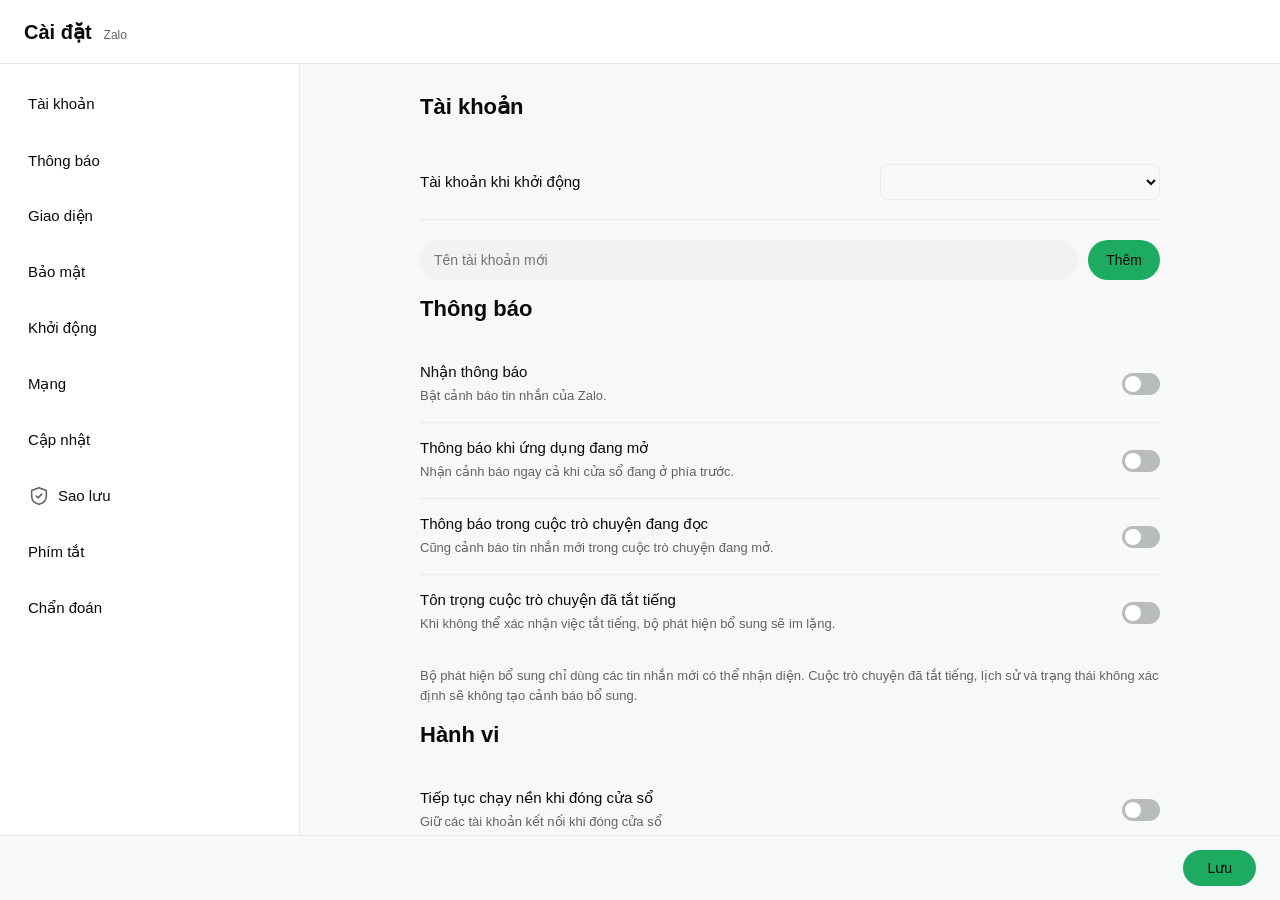
==== settings-ui/index.html @ f1b833fe "Zalo v2026.11.11 Fresh start. Tauri v2 desktop wrapper of Zalo Web for Windows (forked from whatRust" ====
<!doctype html>
<html lang="vi">
  <head>
    <meta charset="utf-8" />
    <meta name="viewport" content="width=device-width, initial-scale=1" />
    <title>Zalo — Configurações</title>
    <script src="vi.js"></script>
    <script src="i18n.js"></script>
    <link rel="stylesheet" href="style.css" />
    <link rel="stylesheet" href="dialog.css" />
  </head>
  <body>
    <header class="app-header"><div><strong>Configurações</strong><span>Zalo</span></div><button id="back-to-chat" type="button" class="secondary back-button" aria-label="Voltar ao Zalo" title="Voltar ao Zalo" hidden><svg viewBox="0 0 24 24" aria-hidden="true"><path d="M19 12H5 M12 5l-7 7 7 7"/></svg><span>Voltar ao Zalo</span></button></header>
    <div class="settings-layout"><nav class="settings-nav" aria-label="Configurações"><a href="#sec-contas">Contas</a><a href="#sec-notificacoes">Notificações</a><a href="#sec-aparencia">Aparência</a><a href="#sec-seguranca">Segurança</a><a href="#sec-sistema">Inicialização</a><a href="#sec-rede">Rede</a><a href="#sec-atualizacoes">Atualizações</a><a href="#sec-backup"><svg class="ico" viewBox="0 0 24 24" aria-hidden="true"><path d="M12 3l8 3v6c0 5-3.5 8-8 9-4.5-1-8-4-8-9V6z M9 12l2 2 4-4"/></svg><span>Backup</span></a><a href="#sec-atalhos">Atalhos</a><a href="#sec-diagnostico">Diagnóstico</a></nav>
    <!-- Local preferences use familiar Zalo rows: titled
         groups of boxed-list rows, a title + subtitle on the left and the control
         on the right. Element ids are what main.js uses; keep them stable. -->
    <main class="prefs">
      <section class="group" id="sec-contas">
        <h2 class="group-title">Contas</h2>
        <label class="row startup-row">
          <span class="row-text"><span class="row-title">Conta ao iniciar</span></span>
          <select id="startup_account" aria-label="Conta ao iniciar"></select>
        </label>
        <div class="boxed-list" id="single_window_row" hidden>
          <label class="row">
            <span class="row-text"><span class="row-title">Mostrar todas as contas em uma janela</span>
              <span class="row-subtitle" id="single_window_subtitle">Uma janela com um seletor de contas; as contas ocultas continuam conectadas. Requer reiniciar o Zalo.</span></span>
            <input type="checkbox" class="switch" id="single_window" />
          </label>
        </div>
        <div id="accounts-list" class="boxed-list"></div>
        <div class="add-row">
          <input type="text" id="new_account_name" placeholder="Nome da nova conta" aria-label="Nome da nova conta" />
          <button id="add_account">Adicionar</button>
        </div>
        <p id="macos-note" class="macos-note" hidden>Múltiplas contas exigem macOS 14 ou superior.</p>
        <p id="accounts-note" class="group-note" role="status" aria-live="polite"></p>
      </section>
      <section class="group" id="sec-notificacoes"><h2 class="group-title">Notificações</h2><div class="boxed-list">
<label class="row"><span class="row-text"><span class="row-title">Receber notificações</span><span class="row-subtitle">Ativa os avisos de mensagens do Zalo.</span></span><input type="checkbox" class="switch" id="notifications"></label><label class="row"><span class="row-text"><span class="row-title">Avisar com o aplicativo aberto</span><span class="row-subtitle">Receber avisos mesmo com a janela em primeiro plano.</span></span><input type="checkbox" class="switch" id="notify_when_focused"></label><label class="row"><span class="row-text"><span class="row-title">Avisar na conversa que estou lendo</span><span class="row-subtitle">Também avisar mensagens novas na conversa aberta.</span></span><input type="checkbox" class="switch" id="notify_active_chat"></label><label class="row"><span class="row-text"><span class="row-title">Respeitar conversas silenciadas</span><span class="row-subtitle">Quando o silenciamento não puder ser confirmado, o detector adicional permanece silencioso.</span></span><input type="checkbox" class="switch" id="respect_muted"></label></div><p class="group-note">O detector adicional só usa mensagens novas identificáveis. Conversas silenciadas, histórico e estados desconhecidos não geram avisos adicionais.</p></section>

      <section class="group" id="sec-sistema">
        <h2 class="group-title">Comportamento</h2>
        <div class="boxed-list">
          <label class="row">
            <span class="row-text"><span class="row-title">Continuar em segundo plano ao fechar</span>
              <span class="row-subtitle">Mantém suas contas conectadas ao fechar a janela</span></span>
            <input type="checkbox" class="switch" id="close_to_tray" />
          </label>
          <label class="row">
            <span class="row-text"><span class="row-title">Iniciar minimizado</span>
              <span class="row-subtitle">Iniciar sem abrir a janela principal</span></span>
            <input type="checkbox" class="switch" id="start_minimized" />
          </label>
          <label class="row">
            <span class="row-text"><span class="row-title">Iniciar com o sistema</span></span>
            <input type="checkbox" class="switch" id="autostart" />
          </label>
          <label class="row mac-only" id="menu_bar_icon_row" hidden>
            <span class="row-text"><span class="row-title">Mostrar ícone na barra de menus</span>
              <span class="row-subtitle" id="menu_bar_icon_subtitle">Quando desativado, clique no ícone do Dock para abrir o Zalo</span></span>
            <input type="checkbox" class="switch" id="menu_bar_icon" />
          </label>
          <label class="row mac-only" hidden>
            <span class="row-text"><span class="row-title">Somente na barra de menus</span>
              <span class="row-subtitle" id="menubar_only_subtitle">Sem ícone no Dock nem janela principal — todas as contas continuam conectadas para notificações e cada uma abre como painel pela bandeja</span></span>
            <input type="checkbox" class="switch" id="menubar_only" />
          </label>
          <label class="row mac-only" hidden>
            <span class="row-text"><span class="row-title">Ocultar ícone do Dock</span>
              <span class="row-subtitle">Mantém a janela principal; o ícone da barra de menus passa a ser a forma de reabrir o Zalo</span></span>
            <input type="checkbox" class="switch" id="hide_dock_icon" />
          </label>
        </div>
      </section>

      <section class="group" id="sec-aparencia">
        <h2 class="group-title">Aparência</h2>
        <div class="boxed-list">
          <label class="row">
            <span class="row-text"><span class="row-title">Tamanho da interface</span>
              <span class="row-subtitle">Ajusta o tamanho do Zalo sem alterar as outras contas.</span></span>
            <select id="zoom">
              <option value="0.75">Muito pequeno</option>
              <option value="0.85">Pequeno</option>
              <option value="1">Padrão</option>
              <option value="1.15">Grande</option>
            </select>
          </label>
          <label class="row">
            <span class="row-text"><span class="row-title">Idioma</span>
              <span class="row-subtitle">Idioma da interface do Zalo.</span></span>
            <select id="language">
              <option value="vi">Tiếng Việt</option>
              <option value="en">English</option>
            </select>
          </label>
          <div class="row">
            <span class="row-text"><span class="row-title">Ícone do aplicativo</span>
              <span class="row-subtitle" id="icon_subtitle">Padrão</span></span>
            <div class="hotkey-row">
              <button type="button" id="choose_icon" class="secondary">Escolher PNG…</button>
              <button type="button" id="reset_icon" class="secondary">Restaurar padrão</button>
            </div>
          </div>
          <p class="group-note" id="icon_note">Imagem PNG quadrada, de 32 a 1024 px e até 5 MB. Vale para o aplicativo todo; a bandeja não muda. No Linux com Wayland, o ícone da janela vem do arquivo .desktop e não muda.</p>
          <div class="row">
            <span class="row-text"><span class="row-title">Pasta de downloads</span>
              <span class="row-subtitle" id="download_dir_subtitle">Pasta Downloads do sistema</span></span>
            <div class="hotkey-row">
              <button type="button" id="choose_download_dir" class="secondary">Escolher pasta…</button>
              <button type="button" id="reset_download_dir" class="secondary">Restaurar Downloads</button>
            </div>
          </div>
        </div>
      </section>

      <section class="group" id="sec-rede">
        <h2 class="group-title">Rede</h2>
        <div class="boxed-list">
          <label class="row">
            <span class="row-text"><span class="row-title">Proxy</span>
              <span class="row-subtitle">Encaminha todo o tráfego das contas do Zalo por um proxy.</span></span>
            <select id="proxy_mode">
              <option value="off">Desativado</option>
              <option value="socks5">SOCKS5</option>
              <option value="http">HTTP</option>
            </select>
          </label>
          <label class="row entry-row proxy-field">
            <span class="row-title">Servidor</span>
            <input type="text" id="proxy_host" autocomplete="off" spellcheck="false" placeholder="127.0.0.1" />
          </label>
          <label class="row entry-row proxy-field">
            <span class="row-title">Porta</span>
            <input type="text" id="proxy_port" inputmode="numeric" autocomplete="off" placeholder="1080" />
          </label>
        </div>
        <p class="group-note">Proxy com usuário e senha não é suportado: os navegadores embutidos não aceitam credenciais por esse caminho. A alteração vale após reiniciar o Zalo.</p>
        <p id="proxy_restart" class="hotkey-hint" hidden><span>Reinicie o Zalo para aplicar o proxy.</span> <button type="button" id="proxy_restart_btn" class="secondary">Reiniciar agora</button></p>
      </section>

      <section class="group" id="sec-atualizacoes">
        <h2 class="group-title">Atualizações</h2>
        <div class="boxed-list">
          <label class="row">
            <span class="row-text"><span class="row-title">Verificar atualizações automaticamente</span>
              <span class="row-subtitle">Consulta o GitHub (api.github.com) um minuto após iniciar e a cada 6 horas. Só pergunta qual é a versão mais recente.</span></span>
            <input type="checkbox" class="switch" id="auto_update_check" />
          </label>
          <label class="row">
            <span class="row-text"><span class="row-title">Instalar atualizações automaticamente</span>
              <span class="row-subtitle" id="auto_update_install_subtitle">Só age quando não é preciso senha.</span></span>
            <input type="checkbox" class="switch" id="auto_update_install" />
          </label>
        </div>
        <div class="boxed-list">
          <div class="row">
            <span class="row-text"><span class="row-title">Versão instalada</span>
              <span class="row-subtitle" id="upd_current"></span></span>
            <button type="button" id="upd_check" class="secondary">Verificar agora</button>
          </div>
          <div class="row">
            <span class="row-text"><span class="row-title">Tipo de instalação</span>
              <span class="row-subtitle" id="upd_method"></span></span>
          </div>
          <div class="row">
            <span class="row-text"><span class="row-title">Última verificação</span>
              <span class="row-subtitle" id="upd_last"></span></span>
          </div>
        </div>
        <div id="upd_panel" class="upd-panel" hidden>
          <h3 id="upd_title"></h3>
          <progress id="upd_progress" max="100" hidden></progress>
          <p id="upd_message" class="group-note" role="status" aria-live="polite"></p>
          <p id="upd_error" class="hotkey-hint" role="alert" hidden></p>
          <div class="group-actions">
            <button type="button" id="upd_install" hidden>Baixar e instalar</button>
            <button type="button" id="upd_apply" hidden>Reiniciar e instalar</button>
            <button type="button" id="upd_restart" hidden>Reiniciar agora</button>
            <button type="button" id="upd_page" class="secondary" hidden>Ver no GitHub</button>
          </div>
          <div id="upd_flatpak" class="upd-flatpak" hidden>
            <code id="upd_command"></code>
            <button type="button" id="upd_copy" class="secondary">Copiar</button>
          </div>
        </div>
        <div id="upd_notes_box" hidden>
          <h3>Novidades</h3>
          <div id="upd_notes" class="notes"></div>
        </div>
        <p class="group-note">Cada arquivo baixado é conferido com a soma de verificação (SHA-256) publicada na versão antes de ser instalado.</p>
      </section>

      <section class="group" id="sec-atalhos">
        <h2 class="group-title">Atalhos</h2>
        <div class="boxed-list">
          <label class="row">
            <span class="row-text"><span class="row-title">Atalho para mostrar ou ocultar</span>
              <span class="row-subtitle">Uma combinação de teclas para mostrar ou ocultar o aplicativo</span></span>
            <input type="checkbox" class="switch" id="hotkey_enabled" />
          </label>
          <div class="row">
            <span class="row-text"><span class="row-title">Atalho</span></span>
            <div class="hotkey-row">
              <input type="text" id="hotkey" placeholder="CmdOrCtrl+Shift+W" aria-label="Atalho" />
              <button type="button" id="record_hotkey" class="secondary">Gravar</button>
            </div>
          </div>
          <label class="row" hidden style="display:none">
            <span class="row-text"><span class="row-title">Atalho para desfocar</span>
              <span class="row-subtitle">Liga ou desliga o desfoque de privacidade em todas as contas. Para escolher o que é desfocado, pressione Ctrl+Shift+P (⌘+Shift+P no Mac) numa janela do Zalo.</span></span>
            <input type="checkbox" class="switch" id="blur_hotkey_enabled" />
          </label>
          <div class="row" hidden style="display:none">
            <span class="row-text"><span class="row-title">Atalho</span></span>
            <div class="hotkey-row">
              <input type="text" id="blur_hotkey" placeholder="CmdOrCtrl+Shift+B" aria-label="Atalho" />
              <button type="button" id="record_blur_hotkey" class="secondary">Gravar</button>
            </div>
          </div>
        </div>
        <p id="hotkey_hint" class="hotkey-hint" hidden></p>
        <p class="group-note">No Linux/Wayland, configure <code>zalors --toggle</code> nos atalhos do sistema.</p>
      </section>

      <section class="group" id="sec-seguranca">
        <h2 class="group-title">Segurança</h2>

        <div id="lock-disabled">
          <div class="boxed-list">
            <label class="row entry-row">
              <span class="row-title">Senha</span>
              <input type="password" id="lock_pw1" autocomplete="new-password" placeholder="Pelo menos 6 caracteres" />
            </label>
            <label class="row entry-row">
              <span class="row-title">Confirmar</span>
              <input type="password" id="lock_pw2" autocomplete="new-password" />
            </label>
          </div>
          <div class="group-actions">
            <button id="enable_lock">Ativar bloqueio</button>
          </div>
        </div>

        <div id="lock-enabled" hidden>
          <div class="boxed-list">
            <label class="row" id="biometric_row" hidden>
              <span class="row-text"><span class="row-title" id="biometric_label">Usar biometria</span></span>
              <input type="checkbox" class="switch" id="biometric_enabled" />
            </label>
            <label class="row">
              <span class="row-text"><span class="row-title">Bloquear ao iniciar</span></span>
              <input type="checkbox" class="switch" id="lock_on_launch" />
            </label>
            <label class="row">
              <span class="row-text"><span class="row-title">Bloquear ao ocultar</span></span>
              <input type="checkbox" class="switch" id="lock_on_hide" />
            </label>
            <label class="row">
              <span class="row-text"><span class="row-title">Bloquear por inatividade</span>
                <span class="row-subtitle">Minutos; 0 desativa</span></span>
              <input type="number" id="idle_min" min="0" step="1" value="0" />
            </label>
          </div>
          <div class="group-actions">
            <button id="lock_now">Bloquear agora</button>
            <button id="change_pw" class="secondary">Alterar senha…</button>
            <button id="disable_lock" class="secondary">Desativar…</button>
          </div>
        </div>

        <p class="group-note">O bloqueio protege o acesso às janelas do Zalo. Ele
          <strong>não</strong> criptografa os dados no disco.</p>
      </section>
      <section class="group" id="sec-backup">
        <h2 class="group-title title-ico"><svg class="ico" viewBox="0 0 24 24" aria-hidden="true"><path d="M12 3l8 3v6c0 5-3.5 8-8 9-4.5-1-8-4-8-9V6z M9 12l2 2 4-4"/></svg><span>Backup</span></h2>
        <div class="boxed-list">
          <div class="row">
            <span class="row-ico"><svg class="ico" viewBox="0 0 24 24" aria-hidden="true"><path d="M6 11h12v9H6z M8 11V8a4 4 0 0 1 8 0v3"/></svg></span><span class="row-text"><span class="row-title">Senha do backup</span>
              <span class="row-subtitle">Mínimo de 8 caracteres. Sem ela o backup não pode ser aberto, e ela não é guardada em lugar nenhum.</span></span>
            <input type="password" id="backup_pass" autocomplete="off" aria-label="Senha do backup" />
          </div>
          <div class="row">
            <span class="row-ico"><svg class="ico" viewBox="0 0 24 24" aria-hidden="true"><path d="M7 3h7l5 5v13H7z M14 3v5h5"/></svg></span><span class="row-text"><span class="row-title">Arquivo de backup</span>
              <span class="row-subtitle" id="backup_status"></span></span>
            <div class="hotkey-row">
              <button type="button" id="backup_export" class="secondary btn-ico"><svg class="ico" viewBox="0 0 24 24" aria-hidden="true"><path d="M12 15V4 M8 8l4-4 4 4 M4 15v4a1 1 0 0 0 1 1h14a1 1 0 0 0 1-1v-4"/></svg><span>Exportar…</span></button>
              <button type="button" id="backup_import" class="secondary btn-ico"><svg class="ico" viewBox="0 0 24 24" aria-hidden="true"><path d="M12 4v11 M8 11l4 4 4-4 M4 15v4a1 1 0 0 0 1 1h14a1 1 0 0 0 1-1v-4"/></svg><span>Importar…</span></button>
            </div>
          </div>
        </div>
        <p class="group-note">O backup guarda a lista de contas, as configurações e o ícone personalizado, cifrados com a sua senha. Não guarda o login do Zalo: no outro computador, cada conta pede o login por QR de novo. Proxy e pasta de downloads não entram. Ao importar, a lista de contas e as configurações atuais são substituídas e o Zalo reinicia.</p>
      </section>

      <section class="group" id="sec-diagnostico"><h2 class="group-title">Diagnóstico de notificações</h2>
      <div class="boxed-list"><div class="row"><span class="row-text"><span class="row-title">Verificar avisos do Windows</span><span class="row-subtitle">O teste confirma o envio; confira se o Windows exibe o banner.</span></span><button id="test-notification" type="button">Testar</button></div><div class="row"><span class="row-text">Permissões e Não perturbe</span><button id="windows-notifications" class="secondary" type="button">Abrir no Windows</button></div></div>
      <p id="diagnostic-note" class="group-note" role="status"></p><div id="route-status" class="boxed-list"></div>
      <h3>Atividade desta sessão</h3><p class="group-note">Somente horário, conta e resultado. Não armazena o texto das mensagens.</p><div id="notification-history" class="boxed-list"></div>
      </section>
    </main></div>

    <footer class="footer">
      <span id="note" class="note" role="status" aria-live="polite"></span>
      <button id="save">Salvar</button>
    </footer>

    <script src="dialog.js"></script>
    <script src="hotkey.js"></script>
    <script src="main.js"></script>
    <script src="panel.js"></script>
    <script src="notes.js"></script>
    <script src="updates.js"></script>
  </body>
</html>
---- settings-ui/style.css ----
/* Local management UI, matching Zalo desktop surfaces and spacing. */
:root {
  color-scheme: light dark;
  --bg: #fff; --card: #fff; --panel: #f7f8fa; --fg: #0a0a0a; --dim: #626262;
  --green: #1daa61; --on-green: #0a0a0a; --border: #e9ebeb;
  --control-hover: #00000014; --control-active: #00000024;
  --line: #e9ebeb; --hover: #f1f2f2; --switch-off: #b8bdbb;
  --danger: #c52c3a; --warn: #996600;
}
@media (prefers-color-scheme: dark) {
  :root:not([data-theme="light"]) {
    color-scheme: dark;
    --bg: #161717; --card: #232626; --panel: #1d1f1f; --fg: #fafafa; --dim: #a1a5a5;
    --green: #21c063; --on-green: #0a0a0a; --border: #2c3030;
    --control-hover: #ffffff14; --control-active: #ffffff24;
    --line: #2c3030; --hover: #2a2d2d; --switch-off: #626767;
    --danger: #ff707a; --warn: #e3b341;
  }
}
:root[data-theme="dark"] {
    color-scheme: dark;
    --bg: #161717; --card: #232626; --panel: #1d1f1f; --fg: #fafafa; --dim: #a1a5a5;
    --green: #21c063; --on-green: #0a0a0a; --border: #2c3030;
    --control-hover: #ffffff14; --control-active: #ffffff24;
    --line: #2c3030; --hover: #2a2d2d; --switch-off: #626767;
    --danger: #ff707a; --warn: #e3b341;
}
:root[data-theme="light"] { color-scheme:light; }
* { box-sizing: border-box; }
/* Thin, translucent scrollbars to match the chat panes (see bridge.js):
   the native webviews otherwise render a thick unstyled system scrollbar
   that clashes with the dark theme. Same muted grey, transparent track. */
* { scrollbar-width: thin; scrollbar-color: rgba(134,150,160,.45) transparent; }
*::-webkit-scrollbar { width: 8px; height: 8px; }
*::-webkit-scrollbar-track { background: transparent; }
*::-webkit-scrollbar-thumb { background-color: rgba(134,150,160,.45); border: 2px solid transparent; border-radius: 4px; background-clip: padding-box; }
*::-webkit-scrollbar-thumb:hover { background-color: rgba(134,150,160,.8); }
*::-webkit-scrollbar-corner { background: transparent; }
html, body { height: 100%; }
body {
  margin: 0; display: flex; flex-direction: column;
  background: var(--bg); color: var(--fg);
  font: 14px "Segoe UI", Helvetica, Arial, sans-serif;
}
[hidden] { display: none !important; }
button, input, select { font: inherit; }
button { cursor: pointer; border: 0; border-radius: 22px; padding: 9px 18px; background: var(--green); color: var(--on-green); font-weight: 500; }
button:disabled { opacity: .45; cursor: default; }
button.secondary { background: transparent; color: var(--green); }
button:hover:not(:disabled) { filter: brightness(.95); }
button:focus-visible, input:focus-visible, select:focus-visible, a:focus-visible { outline: 2px solid var(--green); outline-offset: 2px; }
.app-header { padding: 12px 24px; min-height: 64px; display: flex; align-items: center; justify-content: space-between; gap: 16px; border-bottom: 1px solid var(--border); }
.app-header > div { display: flex; align-items: baseline; gap: 12px; }
.app-header strong { font-size: 20px; font-weight: 600; }
.app-header span { font-size: 12px; color: var(--dim); }
.app-header button { color: var(--dim); font-weight: 400; }
.settings-layout { display: flex; flex: 1; min-height: 0; overflow: hidden; }
.settings-nav { flex: 0 0 300px; padding: 12px 8px; display: flex; flex-direction: column; border-right: 1px solid var(--border); }
.settings-nav a { display: flex; align-items: center; gap: 24px; padding: 16px 20px; border-radius:8px; min-height:56px; font-size: 15px; color: inherit; text-decoration: none; }
.settings-nav a:hover, .settings-nav a[aria-current=page] { background: var(--hover); }
.settings-nav svg { width: 22px; height: 22px; stroke: var(--dim); fill: none; stroke-width: 1.7; stroke-linecap: round; stroke-linejoin: round; flex-shrink: 0; }
.prefs { background:var(--panel); flex: 1; min-width: 0; overflow-y: auto; padding: 30px 40px; scroll-behavior: smooth; }
.group { max-width: 740px; margin: 0 auto; }
.group-title { font-size: 22px; font-weight: 600; margin: 0 0 24px; }
.group-note { font-size: 13px; line-height: 1.55; margin: 16px 0; color: var(--dim); }
.group-note code { font: inherit; background: var(--hover); padding: 2px 4px; }
.group-actions { display: flex; flex-wrap: wrap; align-items: center; gap: 8px; margin-top: 16px; }
.boxed-list > * + * { border-top: 1px solid var(--border); }
.boxed-list:empty { display: none; }
.row { display: flex; align-items: center; gap: 20px; min-height: 76px; padding: 16px 0; }
label.row { cursor: pointer; }
.row-text { flex: 1; min-width: 0; display: flex; flex-direction: column; gap: 5px; }
.row-title { font-size: 15px; }
.row-subtitle { font-size: 13px; line-height: 1.5; color: var(--dim); }
.startup-row { margin: 24px 0 16px; border-bottom: 1px solid var(--border); }
.entry-row .row-title { flex: 0 0 90px; }
.entry-row input { flex: 1; min-width: 0; }
input[type=text], input[type=password], input[type=number], select { border: 1px solid var(--border); border-radius: 8px; padding: 8px 12px; background: transparent; color: inherit; }
input[type=number] { width: 80px; }
select { min-width: 120px; }
select option { background: var(--bg); color: var(--fg); }
.switch { appearance: none; -webkit-appearance: none; position: relative; width: 38px; height: 22px; margin: 0; flex: 0 0 38px; border: 0; border-radius: 12px; background: var(--switch-off); cursor: pointer; }
.switch::before { content: ""; position: absolute; left: 3px; top: 3px; width: 16px; height: 16px; border-radius: 50%; background: #fff; transition: transform .15s; }
.switch:checked { background: var(--green); }
.switch:checked::before { transform: translateX(16px); }
.account-row { border-radius:8px; display: flex; align-items: center; min-height: 88px; gap: 15px; padding: 14px 0; }
.account-row:hover { background:var(--hover); }
.account-avatar { height: 48px; width: 48px; border-radius: 50%; background: var(--hover); color: var(--dim); display: grid; place-items: center; font-size: 17px; flex: 0 0 48px; }
.account-open { display: flex; flex: 1; min-width: 0; align-items: flex-start; flex-direction: column; gap: 5px; padding: 0; border: 0; border-radius: 0; background: transparent; color: inherit; text-align: left; }
.acct-name { font-size: 16px; max-width: 100%; white-space: nowrap; text-overflow: ellipsis; overflow: hidden; }
.acct-subtitle { font-size: 13px; color: var(--dim); font-weight: 400; }
.account-more { display: grid; place-items: center; flex: 0 0 40px; font-size: 26px; line-height: 1; width: 40px; height: 40px; border-radius: 50%; padding: 0; color: var(--dim); background: transparent; transition: background-color .12s, color .12s; }
.account-more:hover:not(:disabled), .account-more:focus-visible, .account-more[aria-expanded="true"] { background: var(--control-hover); color: var(--fg); filter: none; }
.account-more:active:not(:disabled) { background: var(--control-active); }
@media(prefers-reduced-motion:reduce) { .account-more { transition:none; } }
.acct-unread { background: var(--green); color: var(--on-green); font-size: 12px; padding: 2px 7px; border-radius: 10px; }
.account-actions { position: fixed; inset: auto; border: 1px solid var(--border); border-radius: 8px; background: var(--card); color: var(--fg); box-shadow: 0 2px 12px #0004; padding: 6px 0; width: 245px; max-width:calc(100vw - 24px); margin: 0; max-height: calc(100vh - 24px);overflow-y:auto;overscroll-behavior:contain; }
.account-actions button { display: block; width: 100%; border-radius: 0; background: transparent; color: inherit; text-align: left; font-size: 14px; font-weight: 400; padding: 12px 22px; }
.account-actions button:hover, .account-actions button:focus-visible { background: var(--hover); }
.account-actions .danger { color: var(--danger); }
.add-row { display: flex; gap: 10px; margin-top: 20px; }
.add-row input { border-radius:24px; min-width: 0; flex: 1; background: var(--hover); border: 0; padding: 12px 14px; }
.hotkey-row { display: flex; gap: 8px; flex-wrap: wrap; }
.hotkey-row input { min-width: 0; width: 190px; }
.recording { outline: 2px dashed var(--green); }
.hotkey-hint { font-size: 13px; color: var(--warn); }
.footer { display: flex; justify-content: space-between; align-items: center; gap: 12px; padding: 14px 24px; border-top: 1px solid var(--border); }
.footer button { padding: 10px 24px; margin-left: auto; }
.note { font-size: 13px; color: var(--green); }
.prefs h3 { font-size: 14px; margin: 24px 0 6px; }
@media(max-width:900px) { .settings-nav { flex-basis: 220px; } .settings-nav a { padding: 16px 20px; gap: 18px; } .prefs { padding: 26px 24px; } }
@media(max-width:640px) {
  .settings-nav { flex-basis: 62px; overflow: hidden; } .settings-nav a { font-size: 0; padding: 18px 20px; gap: 24px; } .settings-nav svg { flex: 0 0 22px; }
  .prefs { padding: 24px 18px; } .app-header { padding: 14px 18px; min-height: 66px; } .row { gap: 12px; flex-wrap: wrap; } .row-text { flex-basis: 160px; }
  .account-row { gap: 10px; } .account-avatar { width: 40px; height: 40px; flex-basis: 40px; } .group-title { font-size: 19px; }
}
@media(max-width:480px) { .app-header span { display: none; } }

/* Same icon hit area as the Zalo toolbar. */
.back-button { display:inline-flex;align-items:center;gap:10px;min-height:40px;padding:8px 12px!important;color:var(--fg)!important; }
.back-button svg { width:24px;height:24px;stroke:currentColor;stroke-width:1.8;fill:none;stroke-linecap:round;stroke-linejoin:round;flex:none; }
.back-button:hover { background:var(--hover); }
.footer { background:var(--panel); }
@media(max-width:640px){.settings-nav{padding:12px 4px;}.settings-nav a{padding:16px;}.back-button span{display:none;}.back-button{width:40px;padding:8px!important;}}

.back-button span { font-size:14px;color:inherit; }

.row select { max-width:min(280px,100%);text-overflow:ellipsis;white-space:nowrap;overflow:hidden; }
#startup_account { width:clamp(150px,35vw,280px); }

.row-subtitle,.group-note,.hotkey-hint { overflow-wrap:anywhere; }

.row-title {overflow-wrap:anywhere;}
.note {min-width:0;overflow-wrap:anywhere;flex:1;}

/* Settings -> Updates */
.upd-panel { margin-top: 24px; padding: 16px 20px; border: 1px solid var(--border); border-radius: 12px; background: var(--card); }
.upd-panel h3 { margin: 0 0 8px; font-size: 16px; }
.upd-panel progress { width: 100%; height: 8px; accent-color: var(--green); margin: 8px 0; }
.upd-panel .group-note { margin: 8px 0; }
.upd-flatpak { display: flex; align-items: center; gap: 8px; margin-top: 12px; flex-wrap: wrap; }
.upd-flatpak code { flex: 1; min-width: 0; overflow-wrap: anywhere; font: 12px ui-monospace, Menlo, Consolas, monospace; background: var(--hover); padding: 8px 10px; border-radius: 8px; user-select: all; }
.notes { font-size: 13px; line-height: 1.55; max-height: 320px; overflow-y: auto; padding: 4px 0; overflow-wrap: anywhere; }
.notes h4 { margin: 14px 0 4px; font-size: 14px; }
.notes p { margin: 6px 0; }
.notes ul { margin: 6px 0; padding-left: 20px; }
.notes code, .notes pre { font: 12px ui-monospace, Menlo, Consolas, monospace; background: var(--hover); border-radius: 4px; }
.notes code { padding: 1px 4px; }
.notes pre { padding: 8px 10px; overflow-x: auto; white-space: pre-wrap; }

/* Backup section icons */
.ico { width:18px;height:18px;stroke:currentColor;stroke-width:1.8;fill:none;stroke-linecap:round;stroke-linejoin:round;flex:none; }
.title-ico { display:flex;align-items:center;gap:10px; } .title-ico .ico { width:24px;height:24px; }
.row-ico { display:inline-flex;align-items:center;justify-content:center;width:36px;height:36px;border-radius:50%;background:var(--hover);flex:none;margin-right:12px; }
.btn-ico { display:inline-flex;align-items:center;gap:6px; }
.settings-nav a:has(.ico) { display:flex;align-items:center;gap:8px; }
---- settings-ui/dialog.css ----
/* In-page replacements for window.alert/confirm/prompt. Shared by the settings
   window and the lock screen, so the styles stand on their own rather than
   extending either page's sheet. */
.dlg-backdrop {
  position: fixed; inset: 0; z-index: 100;
  display: flex; align-items: center; justify-content: center; padding: 24px;
  background: #000a;
}
.dlg-backdrop[hidden] { display: none; }
.dlg {
  box-sizing:border-box;width:100%;max-width:340px;max-height:calc(100vh - 48px);overflow-y:auto;overflow-wrap:anywhere;padding:20px;
  border-radius: 12px; box-shadow: 0 14px 44px #0007;
  background: var(--card,#fff); color: var(--fg,#0a0a0a);
  font-family: system-ui, -apple-system, "Segoe UI", Roboto, sans-serif;
  font-size: 14px; text-align: left;
}
@media (prefers-color-scheme: dark) {
  .dlg { background: var(--card,#232626); color: var(--fg,#fafafa); }
}
.dlg h2 { font-size: 15px; font-weight: 600; margin: 0 0 8px; }
.dlg-message { margin: 0; line-height: 1.45; white-space: pre-line; }
.dlg-input {
  width: 100%; margin-top: 14px; padding: 9px 11px; font-size: 14px;
  border: 1px solid #8886; border-radius: 8px;
  background: transparent; color: inherit;
}
.dlg-input:focus { outline: 2px solid #25d36688; outline-offset: 1px; }
.dlg-error { color: #f15c6d; font-size: 13px; margin: 8px 0 0; }
.dlg-error[hidden] { display: none; }
.dlg-actions { display:flex;flex-wrap:wrap; justify-content: flex-end; gap: 8px; margin-top: 18px; }
.dlg-actions button {
  padding: 8px 16px; font-size: 14px; font-weight: 600;
  border: 0; border-radius: 20px; cursor: pointer;
  background: var(--green,#21c063); color: var(--on-green,#0a0a0a);
}
.dlg-actions button.dlg-secondary { background: transparent; color: inherit; border: 1px solid #8886; }
.dlg-actions button.dlg-danger { background: #e5484d; color: #fff; }
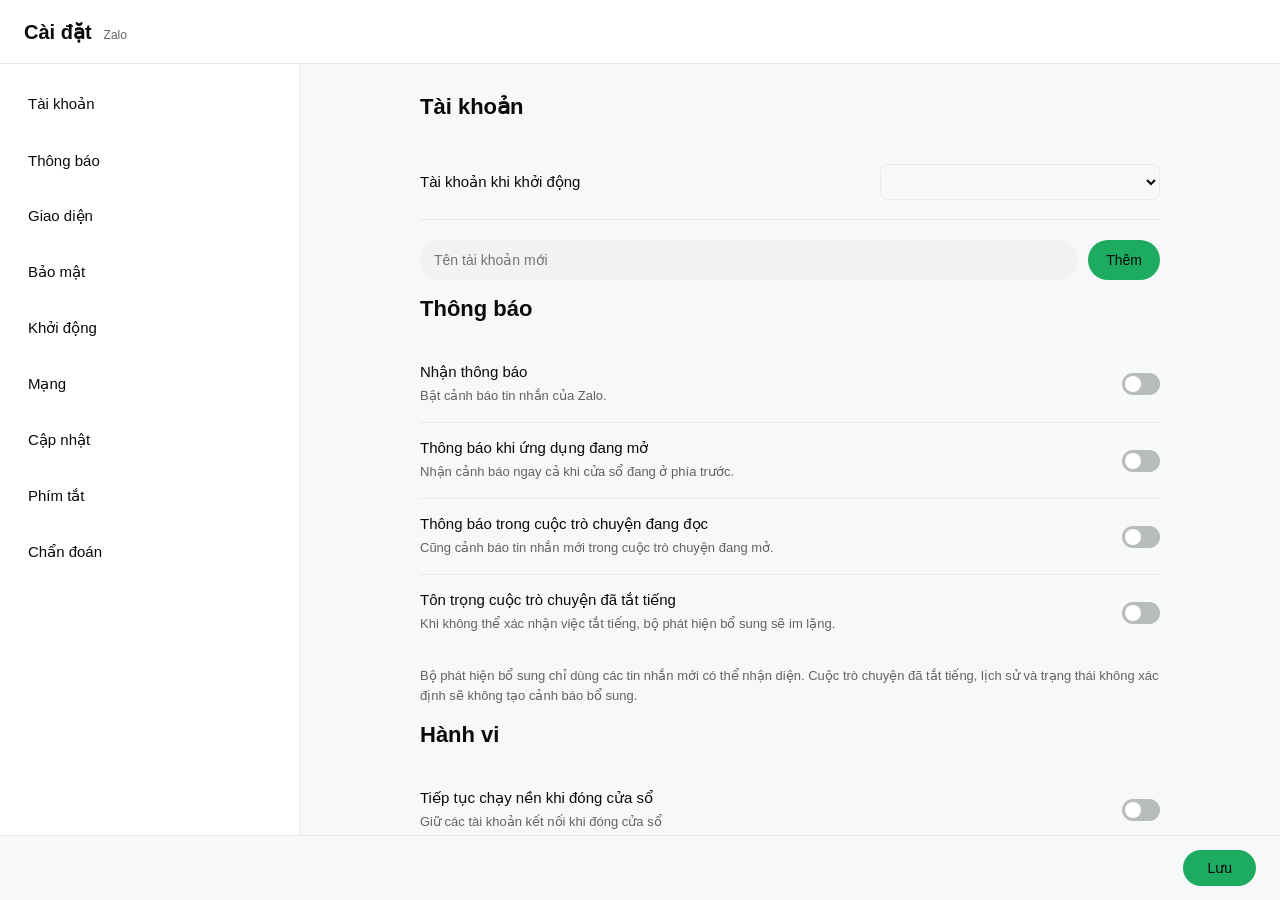
==== commit e8526761: "Remove the settings backup (export/import) The backup only carried the account list, settings and cu" ====
--- a/settings-ui/index.html
+++ b/settings-ui/index.html
@@ -11,7 +11,7 @@
   </head>
   <body>
     <header class="app-header"><div><strong>Configurações</strong><span>Zalo</span></div><button id="back-to-chat" type="button" class="secondary back-button" aria-label="Voltar ao Zalo" title="Voltar ao Zalo" hidden><svg viewBox="0 0 24 24" aria-hidden="true"><path d="M19 12H5 M12 5l-7 7 7 7"/></svg><span>Voltar ao Zalo</span></button></header>
-    <div class="settings-layout"><nav class="settings-nav" aria-label="Configurações"><a href="#sec-contas">Contas</a><a href="#sec-notificacoes">Notificações</a><a href="#sec-aparencia">Aparência</a><a href="#sec-seguranca">Segurança</a><a href="#sec-sistema">Inicialização</a><a href="#sec-rede">Rede</a><a href="#sec-atualizacoes">Atualizações</a><a href="#sec-backup"><svg class="ico" viewBox="0 0 24 24" aria-hidden="true"><path d="M12 3l8 3v6c0 5-3.5 8-8 9-4.5-1-8-4-8-9V6z M9 12l2 2 4-4"/></svg><span>Backup</span></a><a href="#sec-atalhos">Atalhos</a><a href="#sec-diagnostico">Diagnóstico</a></nav>
+    <div class="settings-layout"><nav class="settings-nav" aria-label="Configurações"><a href="#sec-contas">Contas</a><a href="#sec-notificacoes">Notificações</a><a href="#sec-aparencia">Aparência</a><a href="#sec-seguranca">Segurança</a><a href="#sec-sistema">Inicialização</a><a href="#sec-rede">Rede</a><a href="#sec-atualizacoes">Atualizações</a><a href="#sec-atalhos">Atalhos</a><a href="#sec-diagnostico">Diagnóstico</a></nav>
     <!-- Local preferences use familiar Zalo rows: titled
          groups of boxed-list rows, a title + subtitle on the left and the control
          on the right. Element ids are what main.js uses; keep them stable. -->
@@ -274,25 +274,6 @@
         <p class="group-note">O bloqueio protege o acesso às janelas do Zalo. Ele
           <strong>não</strong> criptografa os dados no disco.</p>
       </section>
-      <section class="group" id="sec-backup">
-        <h2 class="group-title title-ico"><svg class="ico" viewBox="0 0 24 24" aria-hidden="true"><path d="M12 3l8 3v6c0 5-3.5 8-8 9-4.5-1-8-4-8-9V6z M9 12l2 2 4-4"/></svg><span>Backup</span></h2>
-        <div class="boxed-list">
-          <div class="row">
-            <span class="row-ico"><svg class="ico" viewBox="0 0 24 24" aria-hidden="true"><path d="M6 11h12v9H6z M8 11V8a4 4 0 0 1 8 0v3"/></svg></span><span class="row-text"><span class="row-title">Senha do backup</span>
-              <span class="row-subtitle">Mínimo de 8 caracteres. Sem ela o backup não pode ser aberto, e ela não é guardada em lugar nenhum.</span></span>
-            <input type="password" id="backup_pass" autocomplete="off" aria-label="Senha do backup" />
-          </div>
-          <div class="row">
-            <span class="row-ico"><svg class="ico" viewBox="0 0 24 24" aria-hidden="true"><path d="M7 3h7l5 5v13H7z M14 3v5h5"/></svg></span><span class="row-text"><span class="row-title">Arquivo de backup</span>
-              <span class="row-subtitle" id="backup_status"></span></span>
-            <div class="hotkey-row">
-              <button type="button" id="backup_export" class="secondary btn-ico"><svg class="ico" viewBox="0 0 24 24" aria-hidden="true"><path d="M12 15V4 M8 8l4-4 4 4 M4 15v4a1 1 0 0 0 1 1h14a1 1 0 0 0 1-1v-4"/></svg><span>Exportar…</span></button>
-              <button type="button" id="backup_import" class="secondary btn-ico"><svg class="ico" viewBox="0 0 24 24" aria-hidden="true"><path d="M12 4v11 M8 11l4 4 4-4 M4 15v4a1 1 0 0 0 1 1h14a1 1 0 0 0 1-1v-4"/></svg><span>Importar…</span></button>
-            </div>
-          </div>
-        </div>
-        <p class="group-note">O backup guarda a lista de contas, as configurações e o ícone personalizado, cifrados com a sua senha. Não guarda o login do Zalo: no outro computador, cada conta pede o login por QR de novo. Proxy e pasta de downloads não entram. Ao importar, a lista de contas e as configurações atuais são substituídas e o Zalo reinicia.</p>
-      </section>
 
       <section class="group" id="sec-diagnostico"><h2 class="group-title">Diagnóstico de notificações</h2>
       <div class="boxed-list"><div class="row"><span class="row-text"><span class="row-title">Verificar avisos do Windows</span><span class="row-subtitle">O teste confirma o envio; confira se o Windows exibe o banner.</span></span><button id="test-notification" type="button">Testar</button></div><div class="row"><span class="row-text">Permissões e Não perturbe</span><button id="windows-notifications" class="secondary" type="button">Abrir no Windows</button></div></div>
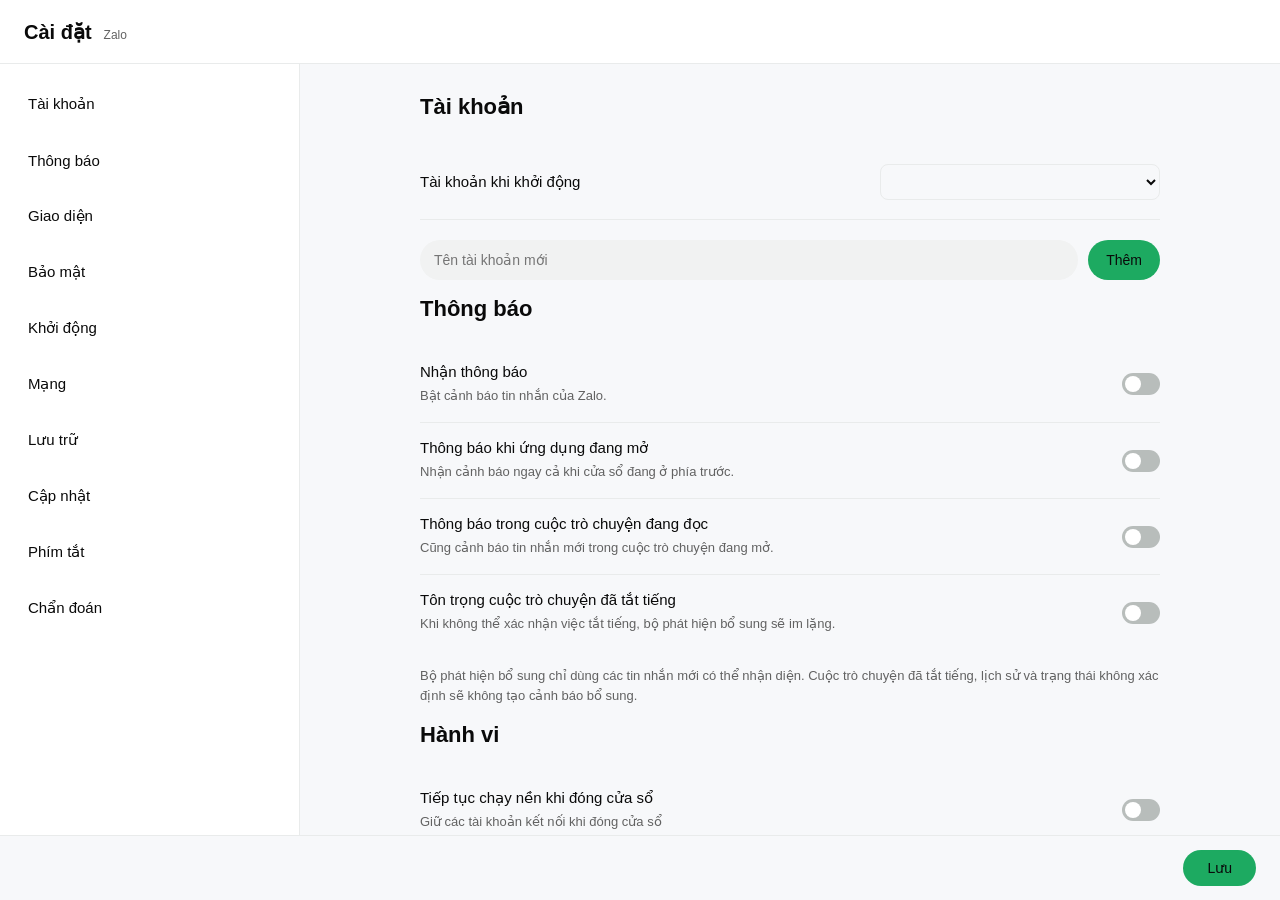
==== commit 690bc3c7: "Shadow batch 7: settings UI for shadow storage, soak tools, import console, KQ8 replay - Settings "S" ====
--- a/settings-ui/index.html
+++ b/settings-ui/index.html
@@ -11,7 +11,7 @@
   </head>
   <body>
     <header class="app-header"><div><strong>Configurações</strong><span>Zalo</span></div><button id="back-to-chat" type="button" class="secondary back-button" aria-label="Voltar ao Zalo" title="Voltar ao Zalo" hidden><svg viewBox="0 0 24 24" aria-hidden="true"><path d="M19 12H5 M12 5l-7 7 7 7"/></svg><span>Voltar ao Zalo</span></button></header>
-    <div class="settings-layout"><nav class="settings-nav" aria-label="Configurações"><a href="#sec-contas">Contas</a><a href="#sec-notificacoes">Notificações</a><a href="#sec-aparencia">Aparência</a><a href="#sec-seguranca">Segurança</a><a href="#sec-sistema">Inicialização</a><a href="#sec-rede">Rede</a><a href="#sec-atualizacoes">Atualizações</a><a href="#sec-atalhos">Atalhos</a><a href="#sec-diagnostico">Diagnóstico</a></nav>
+    <div class="settings-layout"><nav class="settings-nav" aria-label="Configurações"><a href="#sec-contas">Contas</a><a href="#sec-notificacoes">Notificações</a><a href="#sec-aparencia">Aparência</a><a href="#sec-seguranca">Segurança</a><a href="#sec-sistema">Inicialização</a><a href="#sec-rede">Rede</a><a href="#sec-shadow">Armazenamento</a><a href="#sec-atualizacoes">Atualizações</a><a href="#sec-atalhos">Atalhos</a><a href="#sec-diagnostico">Diagnóstico</a></nav>
     <!-- Local preferences use familiar Zalo rows: titled
          groups of boxed-list rows, a title + subtitle on the left and the control
          on the right. Element ids are what main.js uses; keep them stable. -->
@@ -141,6 +141,31 @@
         <p id="proxy_restart" class="hotkey-hint" hidden><span>Reinicie o Zalo para aplicar o proxy.</span> <button type="button" id="proxy_restart_btn" class="secondary">Reiniciar agora</button></p>
       </section>
 
+      <section class="group" id="sec-shadow">
+        <h2 class="group-title">Armazenamento shadow</h2>
+        <div class="boxed-list">
+          <div class="row">
+            <span class="row-text"><span class="row-title">Pasta de armazenamento de mídia</span>
+              <span class="row-subtitle">Onde os arquivos de mídia capturados são gravados. Vazio usa a pasta padrão.</span></span>
+            <div class="hotkey-row">
+              <input type="text" id="media_store" class="wide" autocomplete="off" spellcheck="false" aria-label="Pasta de armazenamento de mídia" />
+              <button type="button" id="choose_media_store" class="secondary">Escolher pasta…</button>
+            </div>
+          </div>
+          <label class="row">
+            <span class="row-text"><span class="row-title">Uid da própria conta</span>
+              <span class="row-subtitle">O userId do Zalo desta conta (5 a 32 dígitos). Vazio mantém o aprendido pela sessão.</span></span>
+            <input type="text" id="own_uid" autocomplete="off" spellcheck="false" inputmode="numeric" aria-label="Uid da própria conta" />
+          </label>
+          <label class="row">
+            <span class="row-text"><span class="row-title">Hash UIN</span>
+              <span class="row-subtitle">sha256 do UIN em 12 caracteres hexadecimais minúsculos. Vazio não grava a linha da conta.</span></span>
+            <input type="text" id="own_uin_hash" autocomplete="off" spellcheck="false" aria-label="Hash UIN" />
+          </label>
+        </div>
+        <p class="group-note">As alterações desta seção são aplicadas após reiniciar o Zalo.</p>
+      </section>
+
       <section class="group" id="sec-atualizacoes">
         <h2 class="group-title">Atualizações</h2>
         <div class="boxed-list">
--- a/settings-ui/style.css
+++ b/settings-ui/style.css
@@ -102,6 +102,9 @@
 .add-row input { border-radius:24px; min-width: 0; flex: 1; background: var(--hover); border: 0; padding: 12px 14px; }
 .hotkey-row { display: flex; gap: 8px; flex-wrap: wrap; }
 .hotkey-row input { min-width: 0; width: 190px; }
+/* Shadow storage (batch 7): a folder path needs more room than a key
+   combination; the pick button sits beside it in the same row. */
+.hotkey-row input.wide { width: min(340px, 60vw); }
 .recording { outline: 2px dashed var(--green); }
 .hotkey-hint { font-size: 13px; color: var(--warn); }
 .footer { display: flex; justify-content: space-between; align-items: center; gap: 12px; padding: 14px 24px; border-top: 1px solid var(--border); }
@@ -148,9 +151,3 @@
 .notes code { padding: 1px 4px; }
 .notes pre { padding: 8px 10px; overflow-x: auto; white-space: pre-wrap; }
 
-/* Backup section icons */
-.ico { width:18px;height:18px;stroke:currentColor;stroke-width:1.8;fill:none;stroke-linecap:round;stroke-linejoin:round;flex:none; }
-.title-ico { display:flex;align-items:center;gap:10px; } .title-ico .ico { width:24px;height:24px; }
-.row-ico { display:inline-flex;align-items:center;justify-content:center;width:36px;height:36px;border-radius:50%;background:var(--hover);flex:none;margin-right:12px; }
-.btn-ico { display:inline-flex;align-items:center;gap:6px; }
-.settings-nav a:has(.ico) { display:flex;align-items:center;gap:8px; }
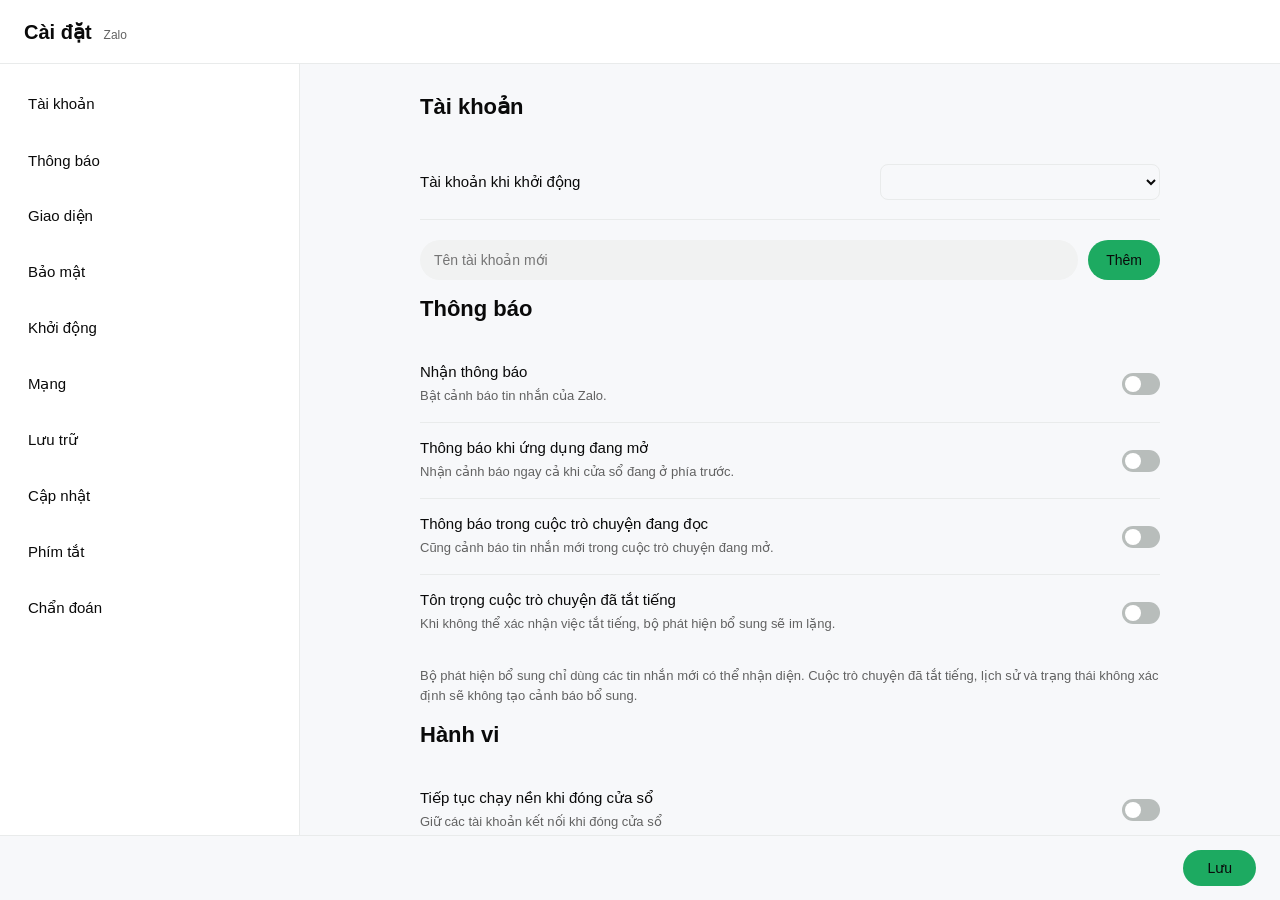
==== commit 9faa7a48: "Shadow batch 8: encrypted DB backup, media backup, disk-space guard (off by default) - backup.rs: sq" ====
--- a/settings-ui/index.html
+++ b/settings-ui/index.html
@@ -162,6 +162,34 @@
               <span class="row-subtitle">sha256 do UIN em 12 caracteres hexadecimais minúsculos. Vazio não grava a linha da conta.</span></span>
             <input type="text" id="own_uin_hash" autocomplete="off" spellcheck="false" aria-label="Hash UIN" />
           </label>
+          <label class="row">
+            <span class="row-text"><span class="row-title">Backup automático do shadow</span>
+              <span class="row-subtitle">Copia o banco de dados e os arquivos de mídia para a pasta de backup em intervalos regulares. Mantém 7 backups diários e 4 semanais.</span></span>
+            <input type="checkbox" class="switch" id="backup_enabled" />
+          </label>
+          <div class="row">
+            <span class="row-text"><span class="row-title">Pasta de backup</span>
+              <span class="row-subtitle">Onde o banco de dados e as mídias são copiados. Escolha uma pasta que já exista.</span></span>
+            <div class="hotkey-row">
+              <input type="text" id="backup_dir" class="wide" autocomplete="off" spellcheck="false" aria-label="Pasta de backup" />
+              <button type="button" id="choose_backup_dir" class="secondary">Escolher pasta…</button>
+            </div>
+          </div>
+          <label class="row">
+            <span class="row-text"><span class="row-title">Intervalo de backup (horas)</span>
+              <span class="row-subtitle">Horas entre backups; o primeiro roda cerca de 2 minutos após iniciar.</span></span>
+            <input type="text" id="backup_interval_hours" inputmode="numeric" autocomplete="off" aria-label="Intervalo de backup (horas)" />
+          </label>
+          <label class="row">
+            <span class="row-text"><span class="row-title">Aviso de espaço em disco (%)</span>
+              <span class="row-subtitle">Porcentagem livre na pasta de mídia abaixo da qual um aviso é registrado.</span></span>
+            <input type="text" id="disk_warn_pct" inputmode="numeric" autocomplete="off" aria-label="Aviso de espaço em disco (%)" />
+          </label>
+          <label class="row">
+            <span class="row-text"><span class="row-title">Pausar download de mídia (%)</span>
+              <span class="row-subtitle">Abaixo desta porcentagem livre o download de mídia pausa; a captura de texto continua.</span></span>
+            <input type="text" id="disk_stop_pct" inputmode="numeric" autocomplete="off" aria-label="Pausar download de mídia (%)" />
+          </label>
         </div>
         <p class="group-note">As alterações desta seção são aplicadas após reiniciar o Zalo.</p>
       </section>
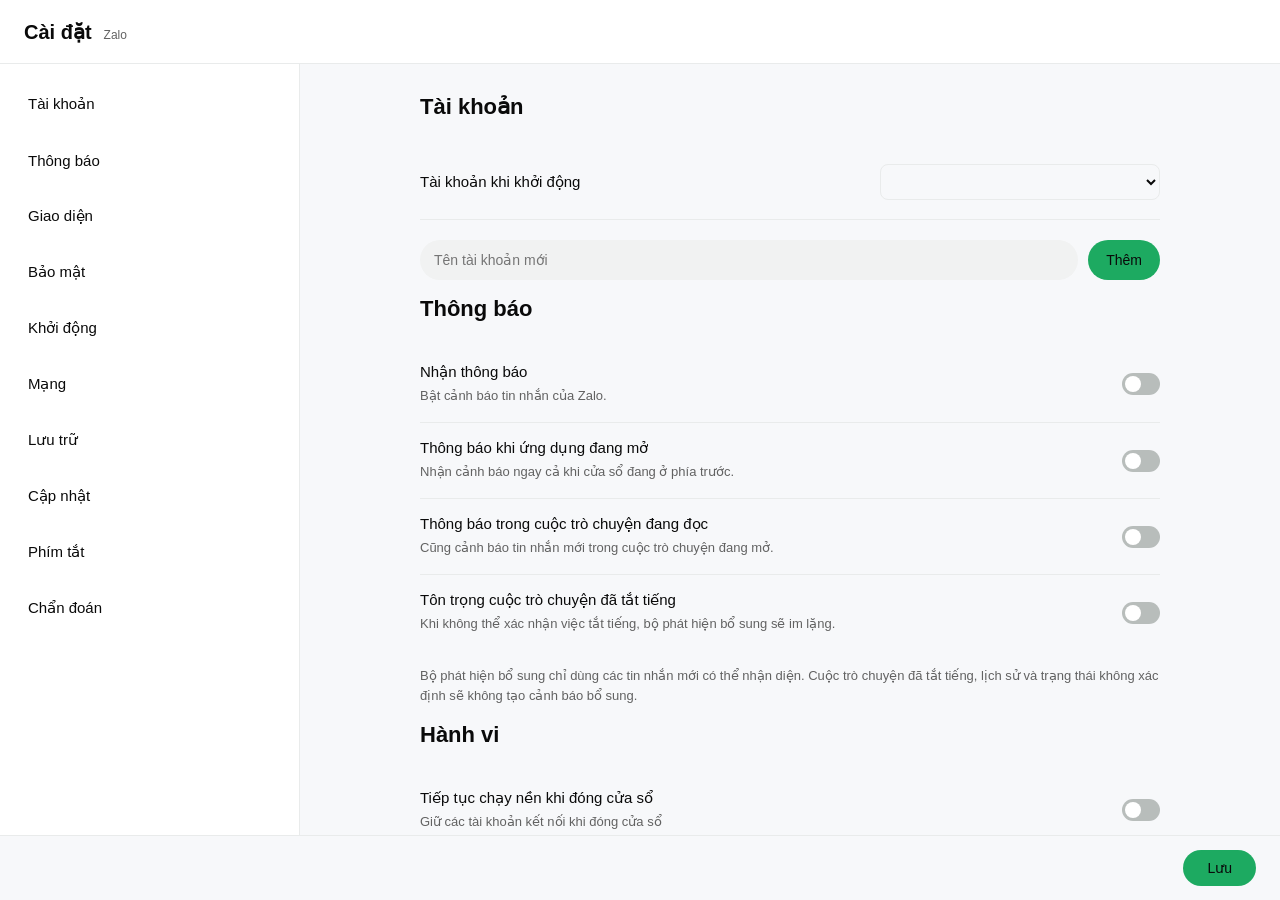
==== commit 2eebe291: "Shadow batch 11: "Lưu trữ" archive window (Phase 3.2) - local, read-only, isolated - shadow/archive." ====
--- a/settings-ui/index.html
+++ b/settings-ui/index.html
@@ -145,6 +145,11 @@
         <h2 class="group-title">Armazenamento shadow</h2>
         <div class="boxed-list">
           <div class="row">
+            <span class="row-text"><span class="row-title">Abrir o armazenamento</span>
+              <span class="row-subtitle">Abre a janela com o histórico capturado.</span></span>
+            <button type="button" id="open_archive" class="secondary">Abrir</button>
+          </div>
+          <div class="row">
             <span class="row-text"><span class="row-title">Pasta de armazenamento de mídia</span>
               <span class="row-subtitle">Onde os arquivos de mídia capturados são gravados. Vazio usa a pasta padrão.</span></span>
             <div class="hotkey-row">
